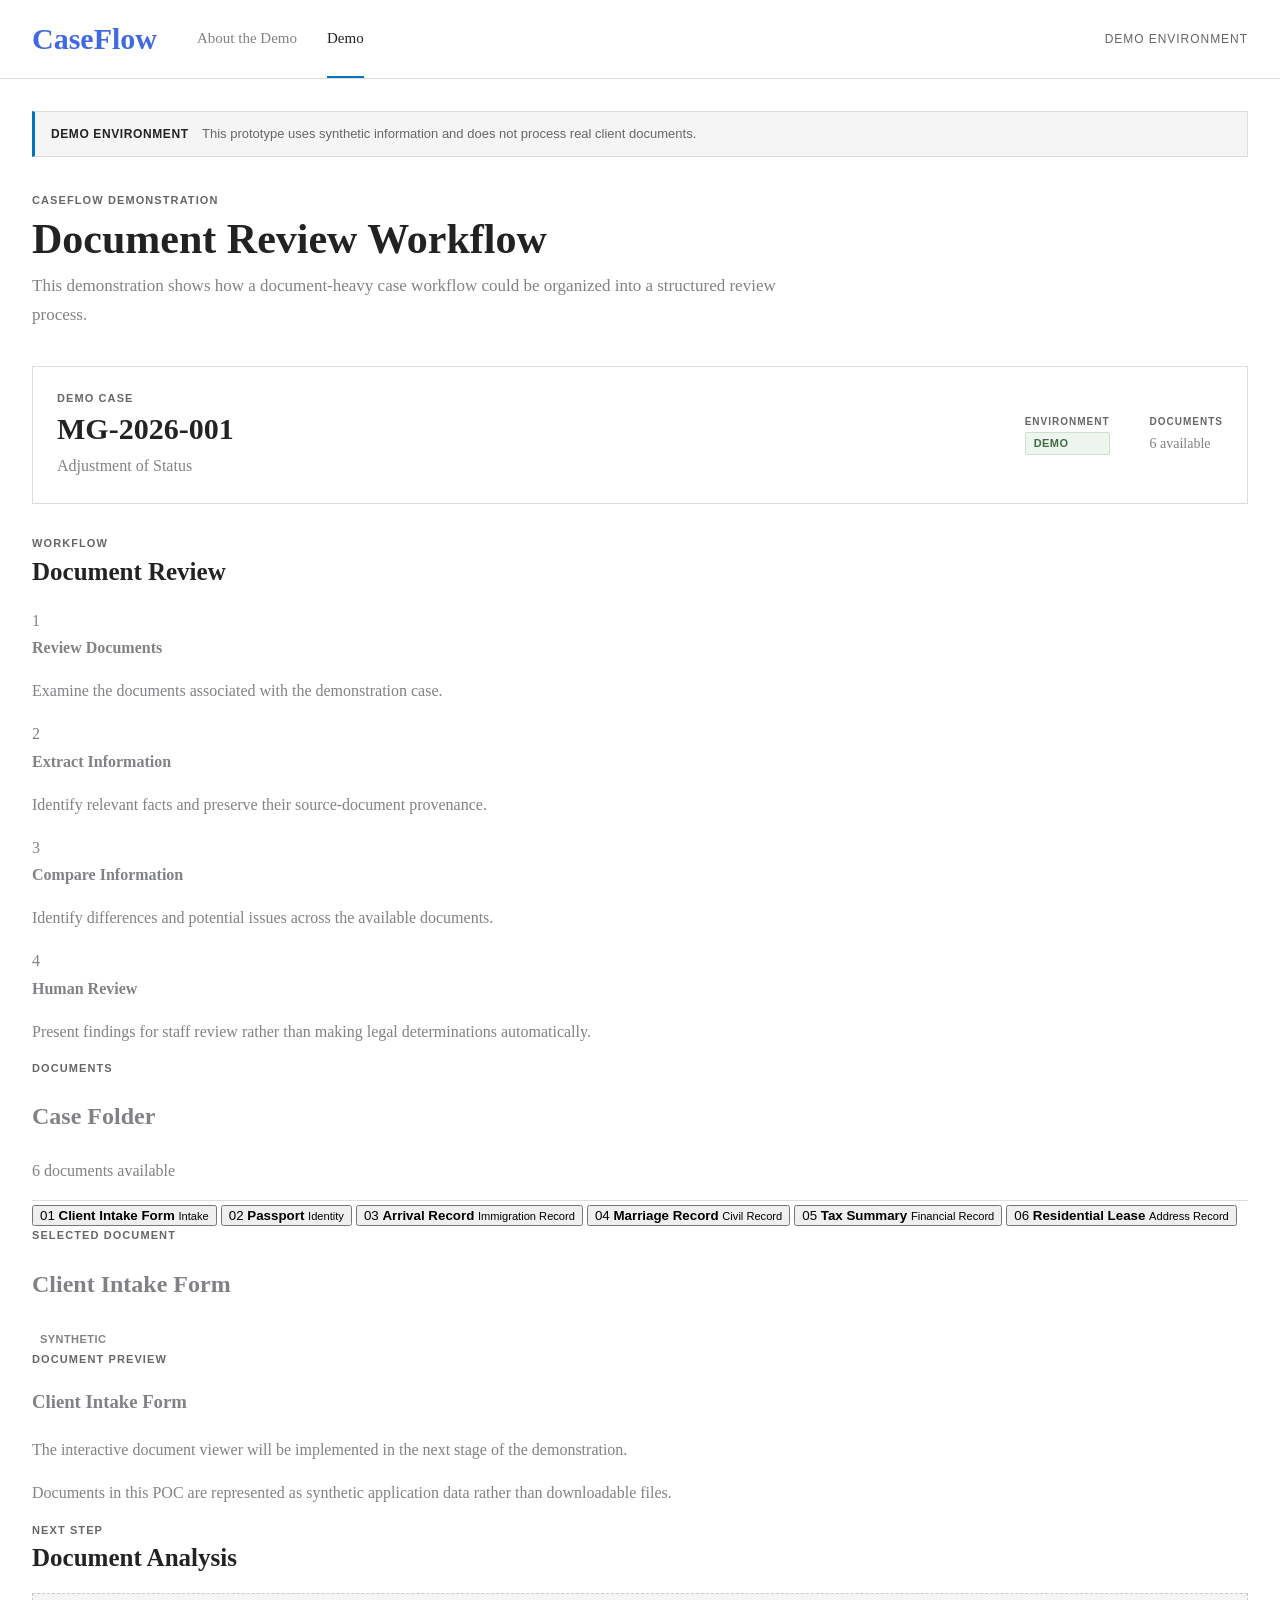
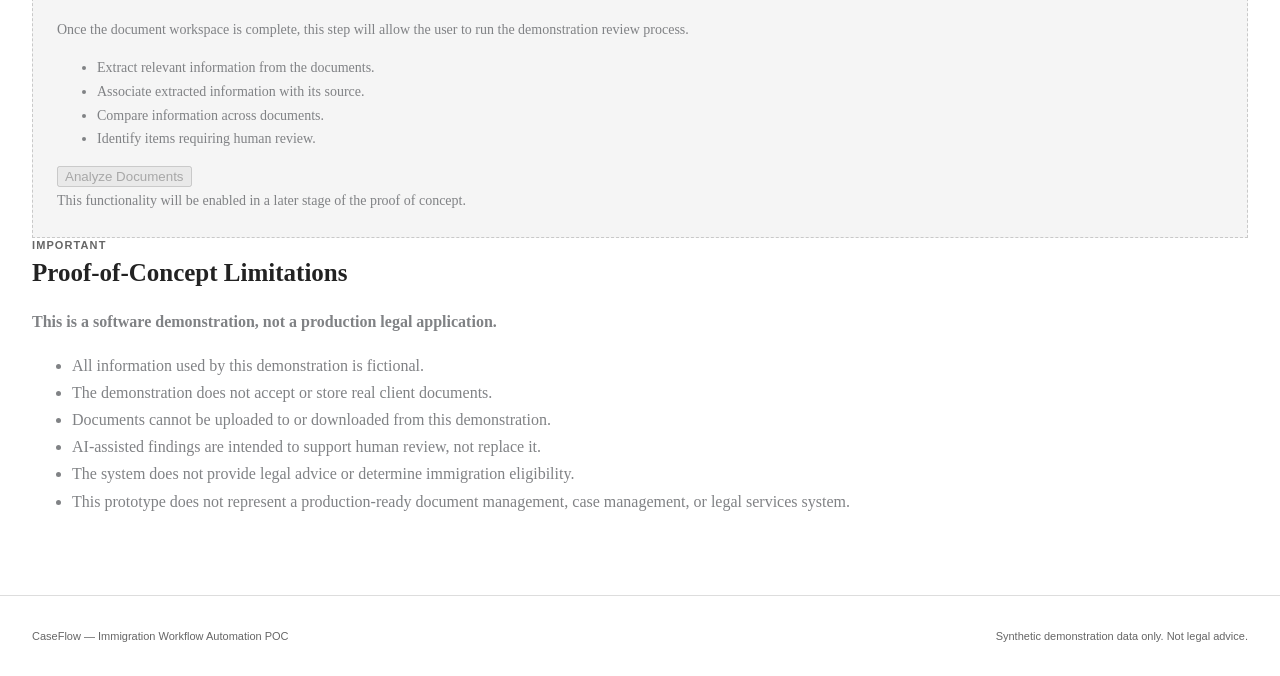
==== static/demo.html @ bc158075 "Demonstration Workflow" ====
<!DOCTYPE html>
<html lang="en">
<head>
    <meta charset="UTF-8">
    <meta name="viewport" content="width=device-width, initial-scale=1.0">
    <title>CaseFlow Demo</title>
    <link rel="stylesheet" href="/static/style.css">
</head>
<body>

    <header class="site-header">
        <div class="header-inner">

            <div class="site-title">
                <a href="/">CaseFlow</a>
            </div>

            <nav class="main-navigation" aria-label="Main navigation">
                <a href="/">About the Demo</a>
                <a href="/static/demo.html" class="active">Demo</a>
            </nav>

            <div class="environment-label">
                Demo Environment
            </div>

        </div>
    </header>


    <main class="page-container">

        <div class="demo-notice">
            <strong>DEMO ENVIRONMENT</strong>
            <span>
                This prototype uses synthetic information and does not
                process real client documents.
            </span>
        </div>


        <section class="page-introduction">

            <p class="section-label">CASEFLOW DEMONSTRATION</p>

            <h1>Document Review Workflow</h1>

            <p class="introduction-text">
                This demonstration shows how a document-heavy case workflow
                could be organized into a structured review process.
            </p>

        </section>


        <section class="case-header">

            <div>
                <p class="section-label">DEMO CASE</p>

                <h2>MG-2026-001</h2>

                <p class="matter-type">
                    Adjustment of Status
                </p>
            </div>

            <div class="case-meta">

                <div class="meta-item">
                    <span class="meta-label">Environment</span>
                    <span class="status status-active">Demo</span>
                </div>

                <div class="meta-item">
                    <span class="meta-label">Documents</span>
                    <span>6 available</span>
                </div>

            </div>

        </section>


        <section class="workflow-section">

            <div class="section-heading">

                <div>
                    <p class="section-label">WORKFLOW</p>
                    <h2>Document Review</h2>
                </div>

            </div>


            <div class="workflow-steps">

                <div class="workflow-step active">

                    <span class="workflow-number">1</span>

                    <div>
                        <strong>Review Documents</strong>

                        <p>
                            Examine the documents associated with the
                            demonstration case.
                        </p>
                    </div>

                </div>


                <div class="workflow-step">

                    <span class="workflow-number">2</span>

                    <div>
                        <strong>Extract Information</strong>

                        <p>
                            Identify relevant facts and preserve their
                            source-document provenance.
                        </p>
                    </div>

                </div>


                <div class="workflow-step">

                    <span class="workflow-number">3</span>

                    <div>
                        <strong>Compare Information</strong>

                        <p>
                            Identify differences and potential issues across
                            the available documents.
                        </p>
                    </div>

                </div>


                <div class="workflow-step">

                    <span class="workflow-number">4</span>

                    <div>
                        <strong>Human Review</strong>

                        <p>
                            Present findings for staff review rather than
                            making legal determinations automatically.
                        </p>
                    </div>

                </div>

            </div>

        </section>


        <section class="document-workspace">


            <div class="document-list-panel">

                <div class="panel-header">

                    <p class="section-label">DOCUMENTS</p>

                    <h2>Case Folder</h2>

                    <p>
                        6 documents available
                    </p>

                </div>


                <div class="document-list">

                    <button
                        class="document-item selected"
                        type="button"
                    >
                        <span class="document-number">01</span>

                        <span class="document-information">
                            <strong>Client Intake Form</strong>
                            <small>Intake</small>
                        </span>
                    </button>


                    <button
                        class="document-item"
                        type="button"
                    >
                        <span class="document-number">02</span>

                        <span class="document-information">
                            <strong>Passport</strong>
                            <small>Identity</small>
                        </span>
                    </button>


                    <button
                        class="document-item"
                        type="button"
                    >
                        <span class="document-number">03</span>

                        <span class="document-information">
                            <strong>Arrival Record</strong>
                            <small>Immigration Record</small>
                        </span>
                    </button>


                    <button
                        class="document-item"
                        type="button"
                    >
                        <span class="document-number">04</span>

                        <span class="document-information">
                            <strong>Marriage Record</strong>
                            <small>Civil Record</small>
                        </span>
                    </button>


                    <button
                        class="document-item"
                        type="button"
                    >
                        <span class="document-number">05</span>

                        <span class="document-information">
                            <strong>Tax Summary</strong>
                            <small>Financial Record</small>
                        </span>
                    </button>


                    <button
                        class="document-item"
                        type="button"
                    >
                        <span class="document-number">06</span>

                        <span class="document-information">
                            <strong>Residential Lease</strong>
                            <small>Address Record</small>
                        </span>
                    </button>

                </div>

            </div>


            <div class="document-viewer-panel">

                <div class="panel-header document-viewer-header">

                    <div>
                        <p class="section-label">SELECTED DOCUMENT</p>

                        <h2>Client Intake Form</h2>
                    </div>

                    <span class="status">
                        Synthetic
                    </span>

                </div>


                <div class="document-viewer-placeholder">

                    <div class="document-placeholder-content">

                        <p class="section-label">
                            DOCUMENT PREVIEW
                        </p>

                        <h3>
                            Client Intake Form
                        </h3>

                        <p>
                            The interactive document viewer will be implemented
                            in the next stage of the demonstration.
                        </p>

                        <p>
                            Documents in this POC are represented as synthetic
                            application data rather than downloadable files.
                        </p>

                    </div>

                </div>

            </div>


        </section>


        <section class="analysis-section">

            <div class="section-heading">

                <div>
                    <p class="section-label">NEXT STEP</p>

                    <h2>Document Analysis</h2>
                </div>

            </div>


            <div class="analysis-placeholder">

                <p>
                    Once the document workspace is complete, this step will
                    allow the user to run the demonstration review process.
                </p>

                <ul>
                    <li>
                        Extract relevant information from the documents.
                    </li>

                    <li>
                        Associate extracted information with its source.
                    </li>

                    <li>
                        Compare information across documents.
                    </li>

                    <li>
                        Identify items requiring human review.
                    </li>
                </ul>

                <button
                    class="button-primary"
                    type="button"
                    disabled
                >
                    Analyze Documents
                </button>

                <p class="button-note">
                    This functionality will be enabled in a later stage of
                    the proof of concept.
                </p>

            </div>

        </section>


        <section class="demo-limitations">

            <div class="section-heading">

                <div>
                    <p class="section-label">IMPORTANT</p>

                    <h2>Proof-of-Concept Limitations</h2>
                </div>

            </div>


            <div class="callout">

                <p>
                    <strong>
                        This is a software demonstration, not a production
                        legal application.
                    </strong>
                </p>

                <ul>

                    <li>
                        All information used by this demonstration is
                        fictional.
                    </li>

                    <li>
                        The demonstration does not accept or store real client
                        documents.
                    </li>

                    <li>
                        Documents cannot be uploaded to or downloaded from
                        this demonstration.
                    </li>

                    <li>
                        AI-assisted findings are intended to support human
                        review, not replace it.
                    </li>

                    <li>
                        The system does not provide legal advice or determine
                        immigration eligibility.
                    </li>

                    <li>
                        This prototype does not represent a production-ready
                        document management, case management, or legal
                        services system.
                    </li>

                </ul>

            </div>

        </section>

    </main>


    <footer class="site-footer">
        <div class="footer-inner">

            <p>
                CaseFlow &mdash; Immigration Workflow Automation POC
            </p>

            <p>
                Synthetic demonstration data only. Not legal advice.
            </p>

        </div>
    </footer>

</body>
</html>
---- static/style.css ----
/* --------------------------------------------------
   CaseFlow
   Konare-inspired application styles
   -------------------------------------------------- */

:root {
    --color-text: #808285;
    --color-heading: #222222;
    --color-primary: #0274be;
    --color-link: #4169e1;
    --color-link-hover: #191970;
    --color-background: #ffffff;
    --color-light-background: #f5f5f5;
    --color-border: #dddddd;
    --color-muted: #666666;

    --radius: 2px;

    --content-width: 1400px;
    --page-padding: 32px;
}


/* --------------------------------------------------
   Base
   -------------------------------------------------- */

* {
    box-sizing: border-box;
}

html {
    font-size: 16px;
}

body {
    margin: 0;
    background: var(--color-background);
    color: var(--color-text);
    font-family: Georgia, "Times New Roman", serif;
    line-height: 1.7;
}

a {
    color: var(--color-link);
    text-decoration: none;
}

a:hover {
    color: var(--color-link-hover);
}


/* --------------------------------------------------
   Header
   -------------------------------------------------- */

.site-header {
    background: #ffffff;
    border-bottom: 1px solid var(--color-border);
}

.header-inner {
    max-width: var(--content-width);
    margin: 0 auto;
    min-height: 78px;
    padding: 0 var(--page-padding);

    display: flex;
    align-items: center;
    gap: 40px;
}

.site-title {
    color: var(--color-heading);
    font-size: 30px;
    font-weight: 700;
    line-height: 1;
    white-space: nowrap;
}

.site-title:hover {
    color: var(--color-heading);
}

.main-navigation {
    display: flex;
    align-self: stretch;
    align-items: center;
    gap: 30px;
}

.main-navigation a {
    position: relative;

    display: flex;
    align-items: center;

    height: 100%;

    color: var(--color-text);
    font-size: 15px;
}

.main-navigation a:hover,
.main-navigation a.active {
    color: var(--color-heading);
}

.main-navigation a.active::after {
    content: "";

    position: absolute;
    bottom: 0;
    left: 0;
    right: 0;

    height: 2px;
    background: var(--color-primary);
}

.environment-label {
    margin-left: auto;

    color: var(--color-muted);
    font-family: Arial, Helvetica, sans-serif;
    font-size: 12px;
    text-transform: uppercase;
    letter-spacing: 0.08em;
}


/* --------------------------------------------------
   Main layout
   -------------------------------------------------- */

.page-container {
    max-width: var(--content-width);
    margin: 0 auto;
    padding: 32px var(--page-padding) 64px;
}

.demo-notice {
    margin-bottom: 36px;
    padding: 12px 16px;

    border: 1px solid var(--color-border);
    border-left: 3px solid var(--color-primary);

    background: var(--color-light-background);

    color: var(--color-muted);
    font-family: Arial, Helvetica, sans-serif;
    font-size: 13px;
    line-height: 1.5;
}

.demo-notice strong {
    margin-right: 10px;

    color: var(--color-heading);
    font-size: 12px;
    letter-spacing: 0.05em;
}


/* --------------------------------------------------
   Typography
   -------------------------------------------------- */

.eyebrow,
.section-label,
.meta-label,
.placeholder-label {
    margin: 0;

    color: var(--color-muted);
    font-family: Arial, Helvetica, sans-serif;
    font-size: 11px;
    font-weight: 600;
    line-height: 1.4;
    letter-spacing: 0.1em;
    text-transform: uppercase;
}

.page-introduction {
    margin-bottom: 36px;
}

.page-introduction h1 {
    margin: 6px 0 8px;

    color: var(--color-heading);
    font-size: 42px;
    font-weight: 700;
    line-height: 1.2;
}

.introduction-text {
    max-width: 760px;
    margin: 0;

    font-size: 17px;
}


/* --------------------------------------------------
   Case header
   -------------------------------------------------- */

.case-header {
    margin-bottom: 32px;
    padding: 24px;

    border: 1px solid var(--color-border);

    display: flex;
    justify-content: space-between;
    gap: 40px;
}

.case-header h2 {
    margin: 4px 0 0;

    color: var(--color-heading);
    font-size: 30px;
    line-height: 1.25;
}

.matter-type {
    margin: 4px 0 0;
    font-size: 16px;
}

.case-meta {
    display: flex;
    align-items: center;
    gap: 40px;
}

.meta-item {
    display: flex;
    flex-direction: column;
    gap: 3px;

    font-size: 14px;
}

.meta-label {
    font-size: 10px;
}


/* --------------------------------------------------
   Status
   -------------------------------------------------- */

.status {
    display: inline-block;

    padding: 3px 8px;

    border-radius: var(--radius);

    font-family: Arial, Helvetica, sans-serif;
    font-size: 11px;
    font-weight: 600;
    line-height: 1.4;
    text-transform: uppercase;
    letter-spacing: 0.04em;
}

.status-active,
.status-received {
    color: #3f6b46;
    background: #eef5ef;
    border: 1px solid #cddfce;
}

.status-missing {
    color: #8a4b35;
    background: #faf1ed;
    border: 1px solid #e5cfc4;
}


/* --------------------------------------------------
   Content grid
   -------------------------------------------------- */

.content-grid {
    display: grid;
    grid-template-columns: minmax(0, 1.35fr) minmax(320px, 0.65fr);
    gap: 24px;
}

.content-section {
    min-width: 0;
    padding: 24px;

    border: 1px solid var(--color-border);
}

.section-heading {
    display: flex;
    justify-content: space-between;
    align-items: flex-start;
    gap: 20px;

    margin-bottom: 20px;
}

.section-heading h2 {
    margin: 4px 0 0;

    color: var(--color-heading);
    font-size: 25px;
    line-height: 1.25;
}

.section-count {
    padding-top: 2px;

    color: var(--color-muted);
    font-family: Arial, Helvetica, sans-serif;
    font-size: 12px;
}


/* --------------------------------------------------
   Documents
   -------------------------------------------------- */

.documents-section {
    grid-column: 1;
}

.document-list {
    border-top: 1px solid var(--color-border);
}

.document-row {
    min-height: 68px;
    padding: 13px 0;

    border-bottom: 1px solid var(--color-border);

    display: flex;
    align-items: center;
    justify-content: space-between;
    gap: 20px;
}

.document-row > div {
    display: flex;
    flex-direction: column;
}

.document-row strong {
    color: var(--color-heading);
    font-size: 15px;
    font-weight: 600;
}

.document-row span:not(.status) {
    color: var(--color-muted);
    font-size: 13px;
}


/* --------------------------------------------------
   AI analysis
   -------------------------------------------------- */

.analysis-section {
    grid-column: 2;
}

.analysis-placeholder {
    padding: 24px;

    border: 1px dashed #c9c9c9;
    background: var(--color-light-background);

    font-size: 14px;
}

.analysis-placeholder p {
    margin: 0 0 12px;
}

.analysis-placeholder p:last-child {
    margin-bottom: 0;
}

.placeholder-label {
    color: var(--color-primary);
}

.review-note {
    color: var(--color-muted);
    font-family: Arial, Helvetica, sans-serif;
    font-size: 12px;
}


/* --------------------------------------------------
   Tasks
   -------------------------------------------------- */

.tasks-section {
    grid-column: 1;
}

.task-list {
    border-top: 1px solid var(--color-border);
}

.task-row {
    min-height: 70px;
    padding: 13px 0;

    border-bottom: 1px solid var(--color-border);

    display: flex;
    align-items: center;
    gap: 14px;
}

.task-indicator {
    width: 10px;
    height: 10px;

    border: 1px solid var(--color-primary);
    border-radius: 50%;

    flex-shrink: 0;
}

.task-content {
    display: flex;
    flex-direction: column;
    flex: 1;
}

.task-content strong {
    color: var(--color-heading);
    font-size: 15px;
    font-weight: 600;
}

.task-content span {
    color: var(--color-muted);
    font-size: 13px;
}

.task-status {
    color: var(--color-muted);
    font-family: Arial, Helvetica, sans-serif;
    font-size: 12px;
}


/* --------------------------------------------------
   Activity
   -------------------------------------------------- */

.activity-section {
    grid-column: 2;
}

.activity-list {
    border-top: 1px solid var(--color-border);
}

.activity-row {
    padding: 13px 0;

    border-bottom: 1px solid var(--color-border);
}

.activity-row time {
    display: block;

    color: var(--color-muted);
    font-family: Arial, Helvetica, sans-serif;
    font-size: 11px;
    text-transform: uppercase;
    letter-spacing: 0.04em;
}

.activity-row p {
    margin: 3px 0 0;

    color: var(--color-heading);
    font-size: 14px;
}


/* --------------------------------------------------
   Footer
   -------------------------------------------------- */

.site-footer {
    border-top: 1px solid var(--color-border);
}

.footer-inner {
    max-width: var(--content-width);
    margin: 0 auto;
    padding: 20px var(--page-padding);

    display: flex;
    justify-content: space-between;
    gap: 20px;

    color: var(--color-muted);
    font-family: Arial, Helvetica, sans-serif;
    font-size: 11px;
}


/* --------------------------------------------------
   Responsive
   -------------------------------------------------- */

@media (max-width: 900px) {

    .header-inner {
        gap: 24px;
    }

    .case-header {
        flex-direction: column;
    }

    .case-meta {
        flex-wrap: wrap;
        gap: 24px;
    }

    .content-grid {
        grid-template-columns: 1fr;
    }

    .documents-section,
    .analysis-section,
    .tasks-section,
    .activity-section {
        grid-column: 1;
    }
}


@media (max-width: 700px) {

    :root {
        --page-padding: 20px;
    }

    .header-inner {
        min-height: auto;
        padding-top: 18px;
        padding-bottom: 18px;

        flex-wrap: wrap;
    }

    .main-navigation {
        order: 3;
        width: 100%;
        height: 42px;

        gap: 24px;
    }

    .environment-label {
        margin-left: auto;
    }

    .page-introduction h1 {
        font-size: 34px;
    }

    .case-header,
    .content-section {
        padding: 18px;
    }

    .footer-inner {
        flex-direction: column;
    }
}
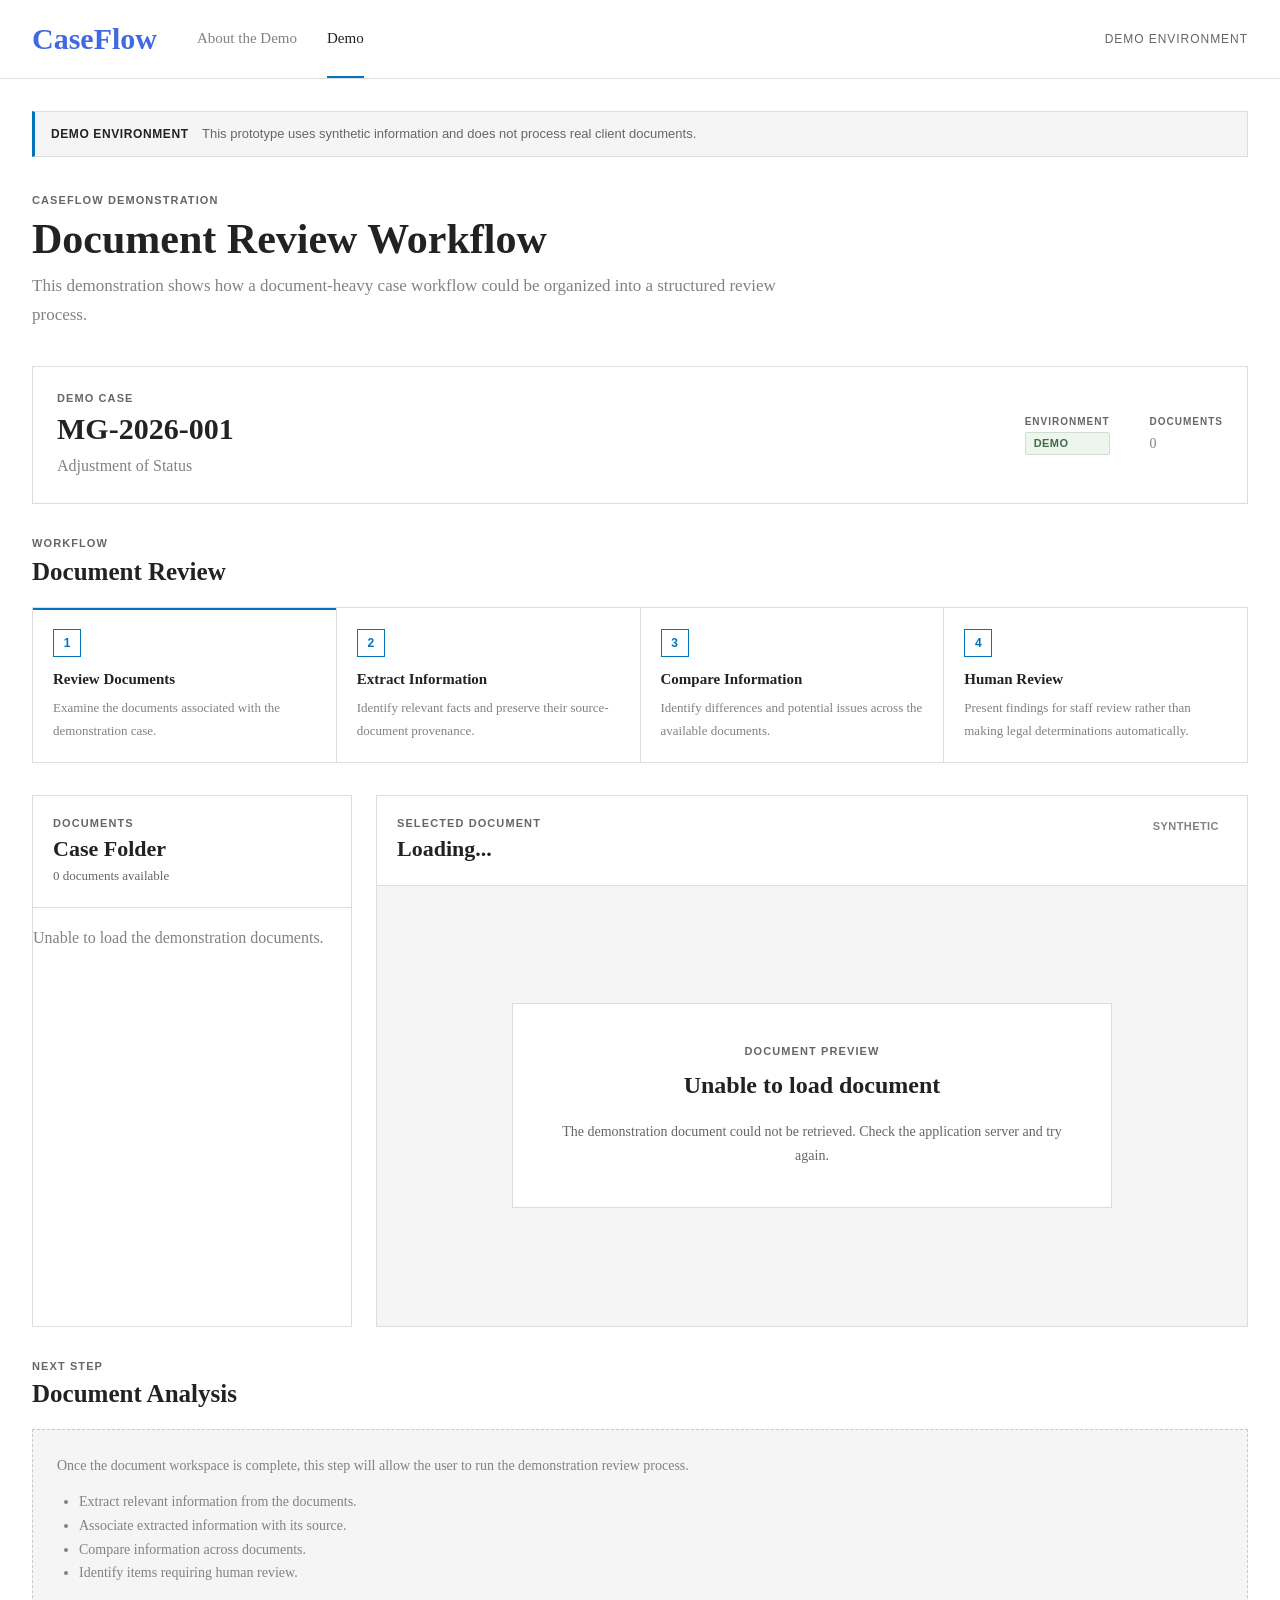
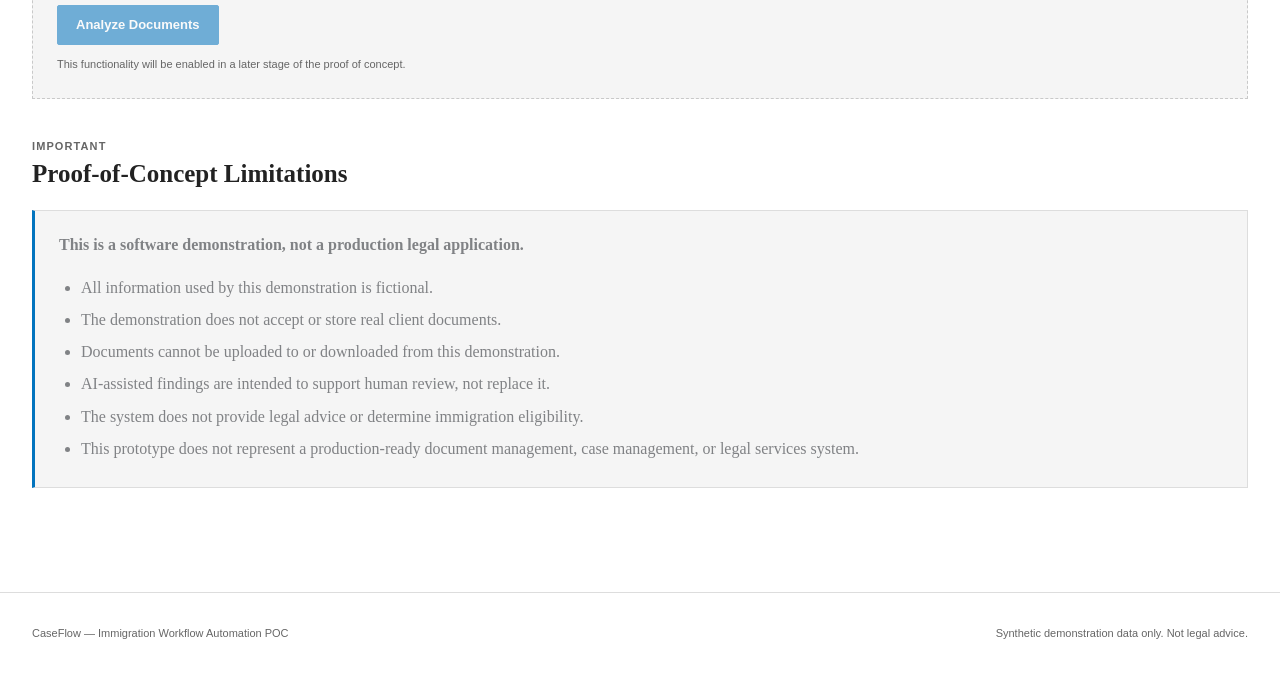
==== commit fe265969: "Document Viewer Initial" ====
--- a/static/demo.html
+++ b/static/demo.html
@@ -3,8 +3,11 @@
 <head>
     <meta charset="UTF-8">
     <meta name="viewport" content="width=device-width, initial-scale=1.0">
+
     <title>CaseFlow Demo</title>
+
     <link rel="stylesheet" href="/static/style.css">
+    <script src="/static/app.js" defer></script>
 </head>
 <body>
 
@@ -28,7 +31,10 @@
     </header>
 
 
-    <main class="page-container">
+    <main
+        class="page-container"
+        data-case-id="MG-2026-001"
+    >
 
         <div class="demo-notice">
             <strong>DEMO ENVIRONMENT</strong>
@@ -74,7 +80,7 @@
 
                 <div class="meta-item">
                     <span class="meta-label">Documents</span>
-                    <span>6 available</span>
+                    <span id="case-document-count">Loading...</span>
                 </div>
 
             </div>
@@ -176,91 +182,21 @@
                     <h2>Case Folder</h2>
 
                     <p>
-                        6 documents available
+                        <span id="document-list-count">Loading...</span>
+                        documents available
                     </p>
 
                 </div>
 
 
-                <div class="document-list">
-
-                    <button
-                        class="document-item selected"
-                        type="button"
-                    >
-                        <span class="document-number">01</span>
-
-                        <span class="document-information">
-                            <strong>Client Intake Form</strong>
-                            <small>Intake</small>
-                        </span>
-                    </button>
-
-
-                    <button
-                        class="document-item"
-                        type="button"
-                    >
-                        <span class="document-number">02</span>
-
-                        <span class="document-information">
-                            <strong>Passport</strong>
-                            <small>Identity</small>
-                        </span>
-                    </button>
-
-
-                    <button
-                        class="document-item"
-                        type="button"
-                    >
-                        <span class="document-number">03</span>
-
-                        <span class="document-information">
-                            <strong>Arrival Record</strong>
-                            <small>Immigration Record</small>
-                        </span>
-                    </button>
-
-
-                    <button
-                        class="document-item"
-                        type="button"
-                    >
-                        <span class="document-number">04</span>
-
-                        <span class="document-information">
-                            <strong>Marriage Record</strong>
-                            <small>Civil Record</small>
-                        </span>
-                    </button>
-
-
-                    <button
-                        class="document-item"
-                        type="button"
-                    >
-                        <span class="document-number">05</span>
-
-                        <span class="document-information">
-                            <strong>Tax Summary</strong>
-                            <small>Financial Record</small>
-                        </span>
-                    </button>
-
-
-                    <button
-                        class="document-item"
-                        type="button"
-                    >
-                        <span class="document-number">06</span>
-
-                        <span class="document-information">
-                            <strong>Residential Lease</strong>
-                            <small>Address Record</small>
-                        </span>
-                    </button>
-
+                <div
+                    class="document-list"
+                    id="document-list"
+                    aria-live="polite"
+                >
+                    <p>
+                        Loading demonstration documents...
+                    </p>
                 </div>
 
             </div>
@@ -273,7 +209,9 @@
                     <div>
                         <p class="section-label">SELECTED DOCUMENT</p>
 
-                        <h2>Client Intake Form</h2>
+                        <h2 id="selected-document-title">
+                            Loading...
+                        </h2>
                     </div>
 
                     <span class="status">
@@ -285,24 +223,22 @@
 
                 <div class="document-viewer-placeholder">
 
-                    <div class="document-placeholder-content">
+                    <div
+                        class="document-placeholder-content"
+                        id="document-viewer"
+                    >
 
                         <p class="section-label">
                             DOCUMENT PREVIEW
                         </p>
 
                         <h3>
-                            Client Intake Form
+                            Loading document...
                         </h3>
 
                         <p>
-                            The interactive document viewer will be implemented
-                            in the next stage of the demonstration.
-                        </p>
-
-                        <p>
-                            Documents in this POC are represented as synthetic
-                            application data rather than downloadable files.
+                            The selected demonstration document will appear
+                            here.
                         </p>
 
                     </div>
--- a/static/style.css
+++ b/static/style.css
@@ -590,4 +590,453 @@
     .footer-inner {
         flex-direction: column;
     }
+}
+
+/* --------------------------------------------------
+   CaseFlow
+   Demo page additions
+   -------------------------------------------------- */
+
+
+/* --------------------------------------------------
+   General buttons
+   -------------------------------------------------- */
+
+.button-primary {
+    display: inline-block;
+
+    padding: 10px 18px;
+
+    border: 1px solid var(--color-primary);
+    border-radius: var(--radius);
+
+    background: var(--color-primary);
+    color: #ffffff;
+
+    font-family: Arial, Helvetica, sans-serif;
+    font-size: 13px;
+    font-weight: 600;
+    line-height: 1.4;
+    text-decoration: none;
+
+    cursor: pointer;
+}
+
+.button-primary:hover {
+    background: #025f9d;
+    border-color: #025f9d;
+    color: #ffffff;
+}
+
+.button-primary:disabled {
+    opacity: 0.55;
+    cursor: not-allowed;
+}
+
+
+/* --------------------------------------------------
+   Information sections
+   -------------------------------------------------- */
+
+.information-section {
+    margin-bottom: 40px;
+}
+
+.information-section > p {
+    max-width: 900px;
+}
+
+.information-section h3 {
+    margin: 0 0 6px;
+
+    color: var(--color-heading);
+    font-size: 18px;
+    line-height: 1.3;
+}
+
+
+/* --------------------------------------------------
+   Workflow overview
+   -------------------------------------------------- */
+
+.workflow-overview {
+    display: grid;
+    grid-template-columns: repeat(4, 1fr);
+    gap: 1px;
+
+    border: 1px solid var(--color-border);
+    background: var(--color-border);
+}
+
+.workflow-overview-item {
+    min-height: 170px;
+    padding: 22px;
+
+    background: var(--color-background);
+}
+
+.workflow-overview-item .workflow-number {
+    margin-bottom: 14px;
+}
+
+.workflow-number {
+    width: 28px;
+    height: 28px;
+
+    border: 1px solid var(--color-primary);
+
+    display: inline-flex;
+    align-items: center;
+    justify-content: center;
+
+    color: var(--color-primary);
+    font-family: Arial, Helvetica, sans-serif;
+    font-size: 12px;
+    font-weight: 600;
+}
+
+.workflow-overview-item p {
+    margin: 0;
+
+    font-size: 14px;
+}
+
+
+/* --------------------------------------------------
+   Feature grid
+   -------------------------------------------------- */
+
+.feature-grid {
+    display: grid;
+    grid-template-columns: repeat(2, 1fr);
+    gap: 24px;
+}
+
+.feature-item {
+    padding: 22px;
+
+    border: 1px solid var(--color-border);
+}
+
+.feature-item p {
+    margin: 0;
+
+    font-size: 14px;
+}
+
+
+/* --------------------------------------------------
+   Callouts
+   -------------------------------------------------- */
+
+.callout {
+    padding: 20px 24px;
+
+    border: 1px solid var(--color-border);
+    border-left: 3px solid var(--color-primary);
+
+    background: var(--color-light-background);
+}
+
+.callout p:first-child {
+    margin-top: 0;
+}
+
+.callout p:last-child {
+    margin-bottom: 0;
+}
+
+.callout ul {
+    margin: 12px 0 0;
+    padding-left: 22px;
+}
+
+.callout li {
+    margin-bottom: 5px;
+}
+
+
+/* --------------------------------------------------
+   Demo start
+   -------------------------------------------------- */
+
+.demo-start {
+    margin: 48px 0 20px;
+    padding: 32px;
+
+    border-top: 1px solid var(--color-border);
+    border-bottom: 1px solid var(--color-border);
+
+    text-align: center;
+}
+
+.demo-start h2 {
+    margin: 0 0 8px;
+
+    color: var(--color-heading);
+    font-size: 28px;
+}
+
+.demo-start p {
+    margin: 0 0 20px;
+}
+
+
+/* --------------------------------------------------
+   Demo workflow
+   -------------------------------------------------- */
+
+.workflow-section {
+    margin-bottom: 32px;
+}
+
+.workflow-steps {
+    display: grid;
+    grid-template-columns: repeat(4, 1fr);
+    gap: 1px;
+
+    border: 1px solid var(--color-border);
+    background: var(--color-border);
+}
+
+.workflow-step {
+    min-height: 150px;
+    padding: 20px;
+
+    background: var(--color-background);
+}
+
+.workflow-step.active {
+    border-top: 2px solid var(--color-primary);
+    padding-top: 18px;
+}
+
+.workflow-step strong {
+    display: block;
+    margin: 10px 0 5px;
+
+    color: var(--color-heading);
+    font-size: 15px;
+}
+
+.workflow-step p {
+    margin: 0;
+
+    font-size: 13px;
+}
+
+
+/* --------------------------------------------------
+   Document workspace
+   -------------------------------------------------- */
+
+.document-workspace {
+    display: grid;
+    grid-template-columns: 320px minmax(0, 1fr);
+    gap: 24px;
+
+    margin-bottom: 32px;
+}
+
+.document-list-panel,
+.document-viewer-panel {
+    min-width: 0;
+
+    border: 1px solid var(--color-border);
+}
+
+.panel-header {
+    padding: 20px;
+
+    border-bottom: 1px solid var(--color-border);
+}
+
+.panel-header h2 {
+    margin: 4px 0 2px;
+
+    color: var(--color-heading);
+    font-size: 22px;
+    line-height: 1.25;
+}
+
+.panel-header p:last-child {
+    margin: 0;
+
+    color: var(--color-muted);
+    font-size: 13px;
+}
+
+.document-list {
+    border-top: 0;
+}
+
+.document-item {
+    width: 100%;
+    min-height: 68px;
+    padding: 12px 16px;
+
+    border: 0;
+    border-bottom: 1px solid var(--color-border);
+
+    background: var(--color-background);
+
+    display: flex;
+    align-items: center;
+    gap: 14px;
+
+    color: inherit;
+    font-family: Georgia, "Times New Roman", serif;
+    text-align: left;
+
+    cursor: pointer;
+}
+
+.document-item:last-child {
+    border-bottom: 0;
+}
+
+.document-item:hover {
+    background: var(--color-light-background);
+}
+
+.document-item.selected {
+    border-left: 3px solid var(--color-primary);
+    padding-left: 13px;
+
+    background: var(--color-light-background);
+}
+
+.document-number {
+    color: var(--color-muted);
+    font-family: Arial, Helvetica, sans-serif;
+    font-size: 11px;
+}
+
+.document-information {
+    display: flex;
+    flex-direction: column;
+}
+
+.document-information strong {
+    color: var(--color-heading);
+    font-size: 14px;
+    font-weight: 600;
+}
+
+.document-information small {
+    color: var(--color-muted);
+    font-size: 12px;
+}
+
+.document-viewer-header {
+    display: flex;
+    align-items: flex-start;
+    justify-content: space-between;
+    gap: 20px;
+}
+
+.document-viewer-placeholder {
+    min-height: 440px;
+    padding: 40px;
+
+    background: var(--color-light-background);
+
+    display: flex;
+    align-items: center;
+    justify-content: center;
+}
+
+.document-placeholder-content {
+    max-width: 600px;
+    padding: 40px;
+
+    border: 1px solid var(--color-border);
+
+    background: var(--color-background);
+
+    text-align: center;
+}
+
+.document-placeholder-content h3 {
+    margin: 6px 0 12px;
+
+    color: var(--color-heading);
+    font-size: 24px;
+}
+
+.document-placeholder-content p:last-child {
+    margin-bottom: 0;
+
+    color: var(--color-muted);
+    font-size: 14px;
+}
+
+
+/* --------------------------------------------------
+   Analysis / limitations
+   -------------------------------------------------- */
+
+.demo-limitations {
+    margin-bottom: 40px;
+}
+
+.analysis-section {
+    margin-bottom: 40px;
+}
+
+.analysis-placeholder ul {
+    margin: 12px 0 20px;
+    padding-left: 22px;
+}
+
+.button-note {
+    margin-top: 10px !important;
+
+    color: var(--color-muted);
+    font-family: Arial, Helvetica, sans-serif;
+    font-size: 11px;
+}
+
+
+/* --------------------------------------------------
+   Responsive additions
+   -------------------------------------------------- */
+
+@media (max-width: 900px) {
+
+    .workflow-overview,
+    .workflow-steps {
+        grid-template-columns: repeat(2, 1fr);
+    }
+
+    .document-workspace {
+        grid-template-columns: 1fr;
+    }
+}
+
+
+@media (max-width: 700px) {
+
+    .workflow-overview,
+    .workflow-steps,
+    .feature-grid {
+        grid-template-columns: 1fr;
+    }
+
+    .workflow-overview-item {
+        min-height: auto;
+    }
+
+    .document-viewer-placeholder {
+        min-height: 320px;
+        padding: 20px;
+    }
+
+    .document-placeholder-content {
+        padding: 24px;
+    }
+
+    .demo-start {
+        padding: 24px 18px;
+    }
 }
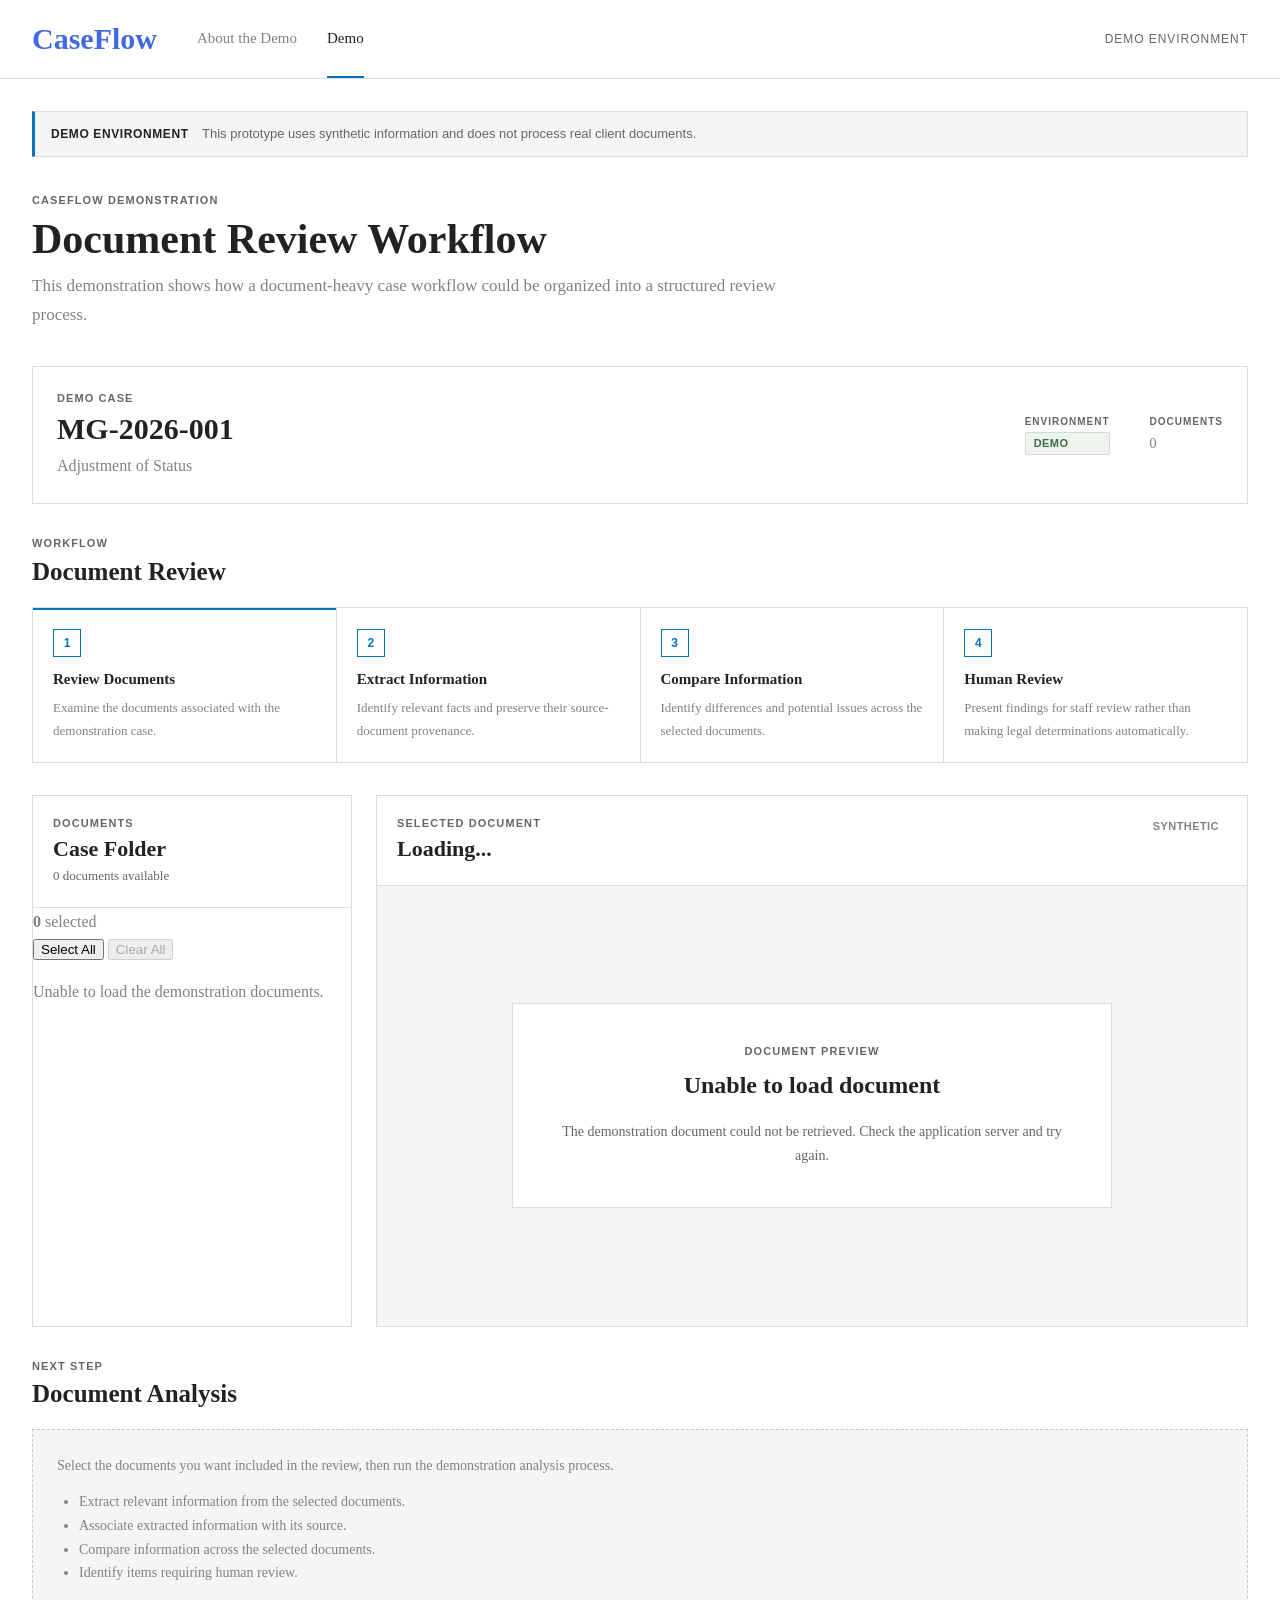
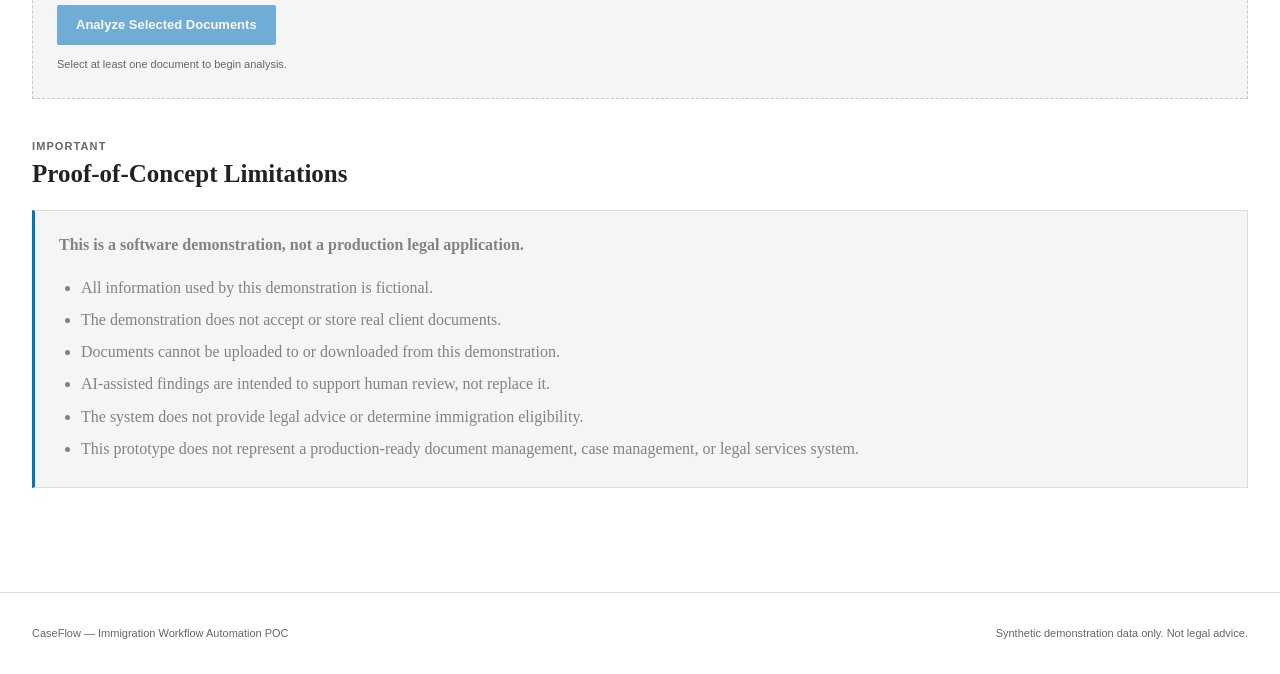
==== commit b06ed561: "Document Select Interface" ====
--- a/static/demo.html
+++ b/static/demo.html
@@ -143,7 +143,7 @@
 
                         <p>
                             Identify differences and potential issues across
-                            the available documents.
+                            the selected documents.
                         </p>
                     </div>
 
@@ -185,6 +185,36 @@
                         <span id="document-list-count">Loading...</span>
                         documents available
                     </p>
+
+                </div>
+
+
+                <div class="document-selection-controls">
+
+                    <span>
+                        <strong id="selected-document-count">0</strong>
+                        selected
+                    </span>
+
+                    <div class="document-selection-actions">
+
+                        <button
+                            class="button-secondary"
+                            type="button"
+                            id="select-all-documents"
+                        >
+                            Select All
+                        </button>
+
+                        <button
+                            class="button-secondary"
+                            type="button"
+                            id="clear-selected-documents"
+                        >
+                            Clear All
+                        </button>
+
+                    </div>
 
                 </div>
 
@@ -267,13 +297,14 @@
             <div class="analysis-placeholder">
 
                 <p>
-                    Once the document workspace is complete, this step will
-                    allow the user to run the demonstration review process.
+                    Select the documents you want included in the review,
+                    then run the demonstration analysis process.
                 </p>
 
                 <ul>
                     <li>
-                        Extract relevant information from the documents.
+                        Extract relevant information from the selected
+                        documents.
                     </li>
 
                     <li>
@@ -281,25 +312,26 @@
                     </li>
 
                     <li>
-                        Compare information across documents.
+                        Compare information across the selected documents.
                     </li>
 
                     <li>
                         Identify items requiring human review.
                     </li>
+
                 </ul>
 
                 <button
                     class="button-primary"
                     type="button"
+                    id="analyze-documents"
                     disabled
                 >
-                    Analyze Documents
+                    Analyze Selected Documents
                 </button>
 
-                <p class="button-note">
-                    This functionality will be enabled in a later stage of
-                    the proof of concept.
+                <p class="button-note" id="analysis-button-note">
+                    Select at least one document to begin analysis.
                 </p>
 
             </div>
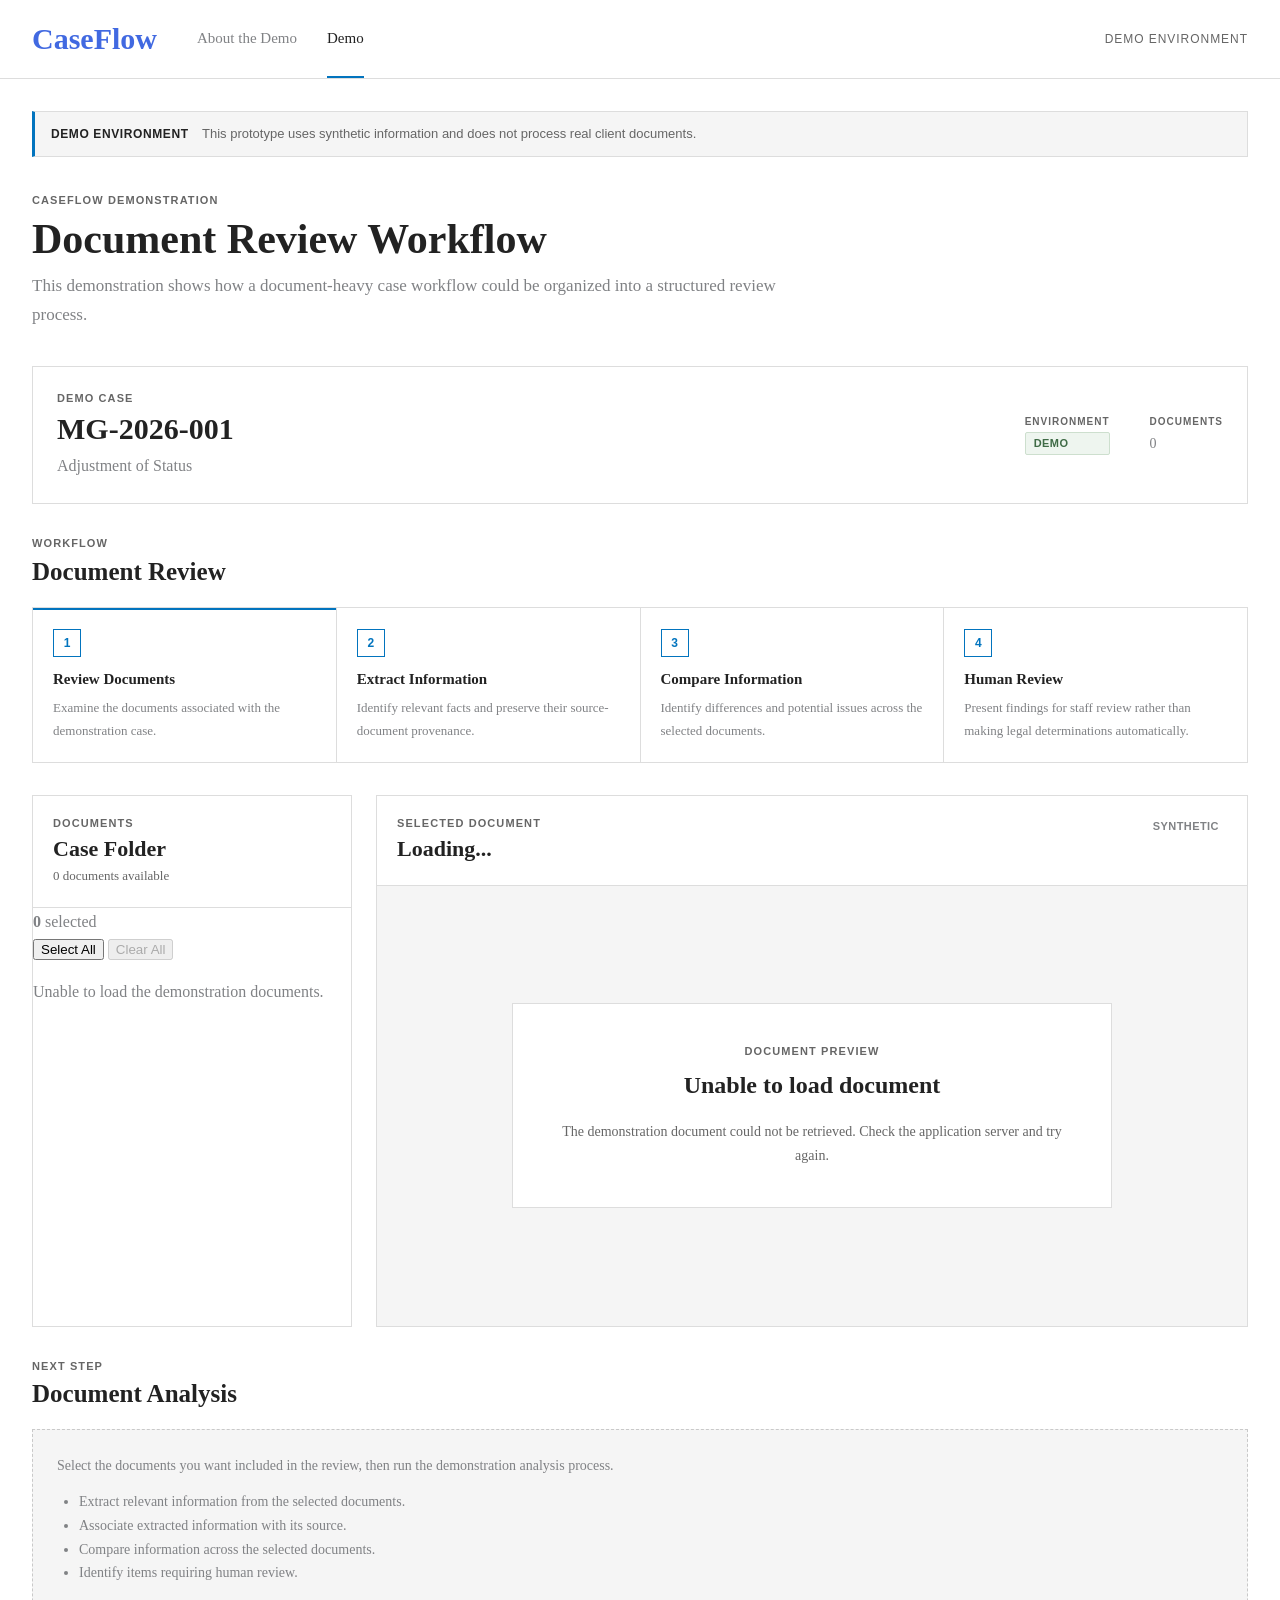
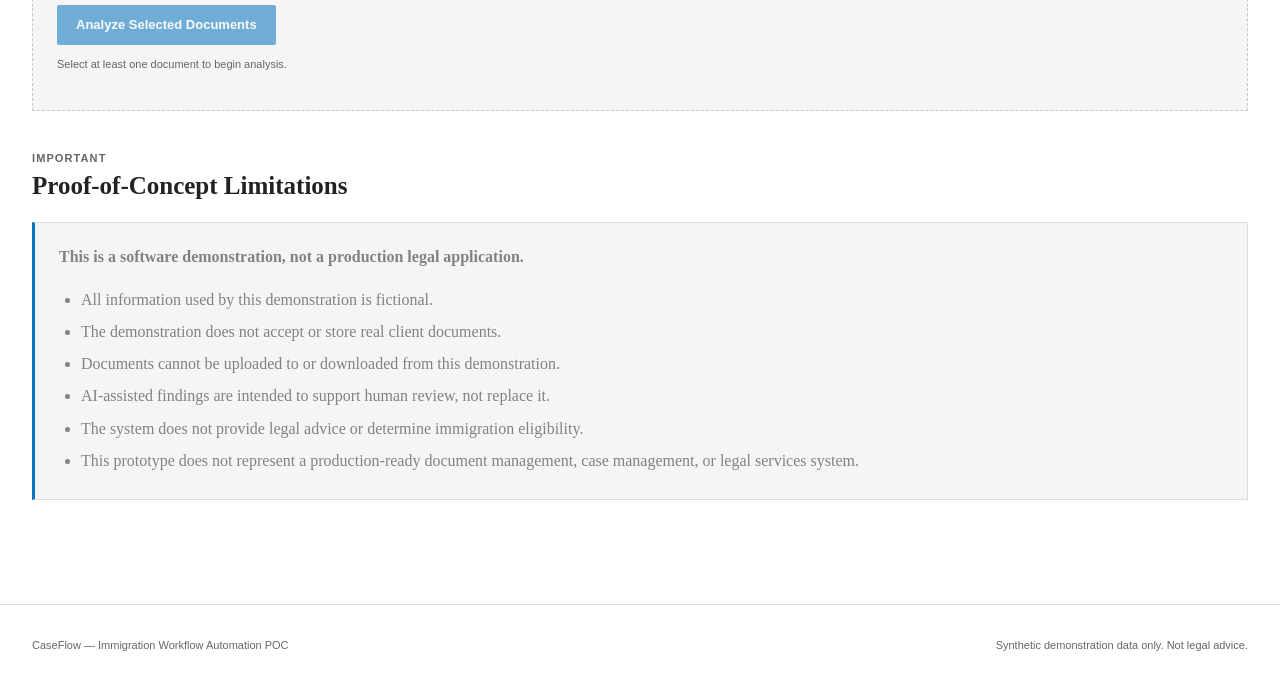
==== commit 2d71dab9: "Analysis Implementation Pt 1" ====
--- a/static/demo.html
+++ b/static/demo.html
@@ -334,6 +334,22 @@
                     Select at least one document to begin analysis.
                 </p>
 
+
+                <div
+                    class="analysis-status"
+                    id="analysis-status"
+                    role="status"
+                    aria-live="polite"
+                    hidden
+                >
+                    <strong>Case analysis completed</strong>
+
+                    <span>
+                        The selected documents have been processed
+                        successfully.
+                    </span>
+                </div>
+
             </div>
 
         </section>
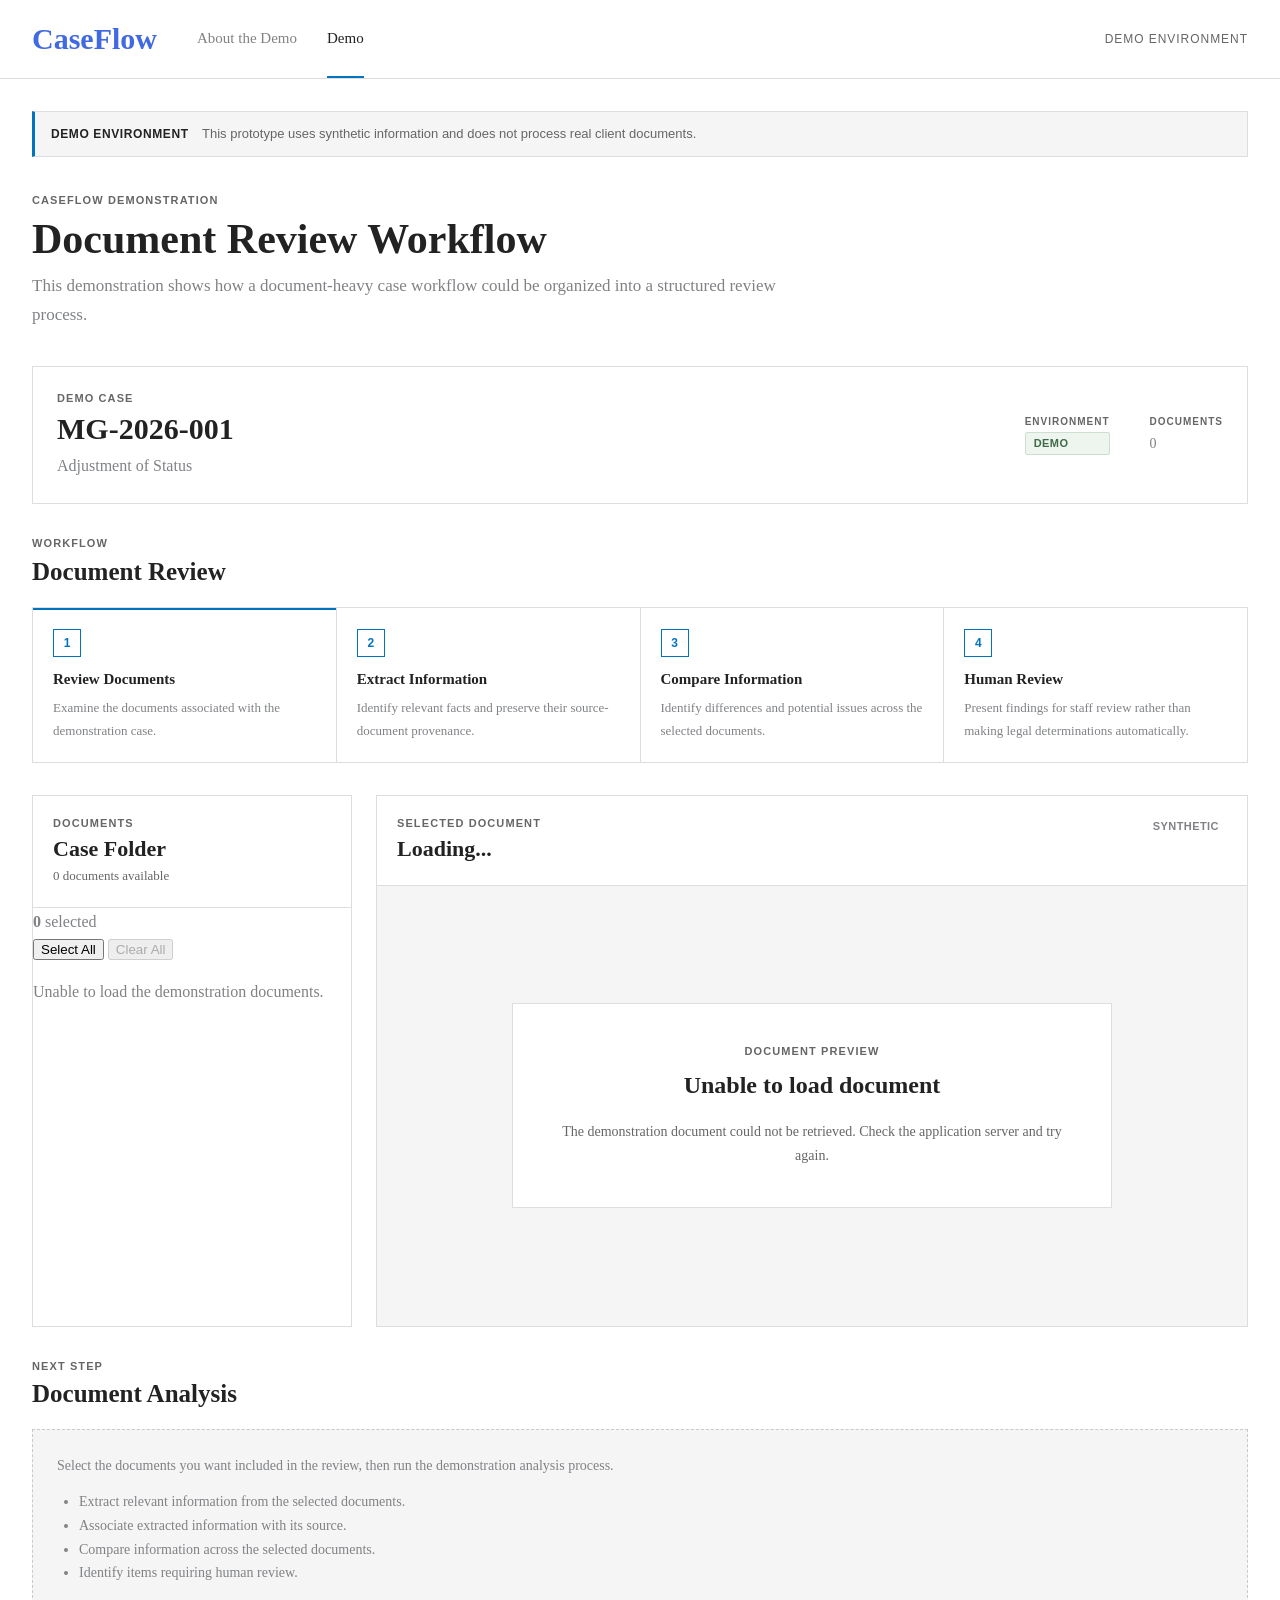
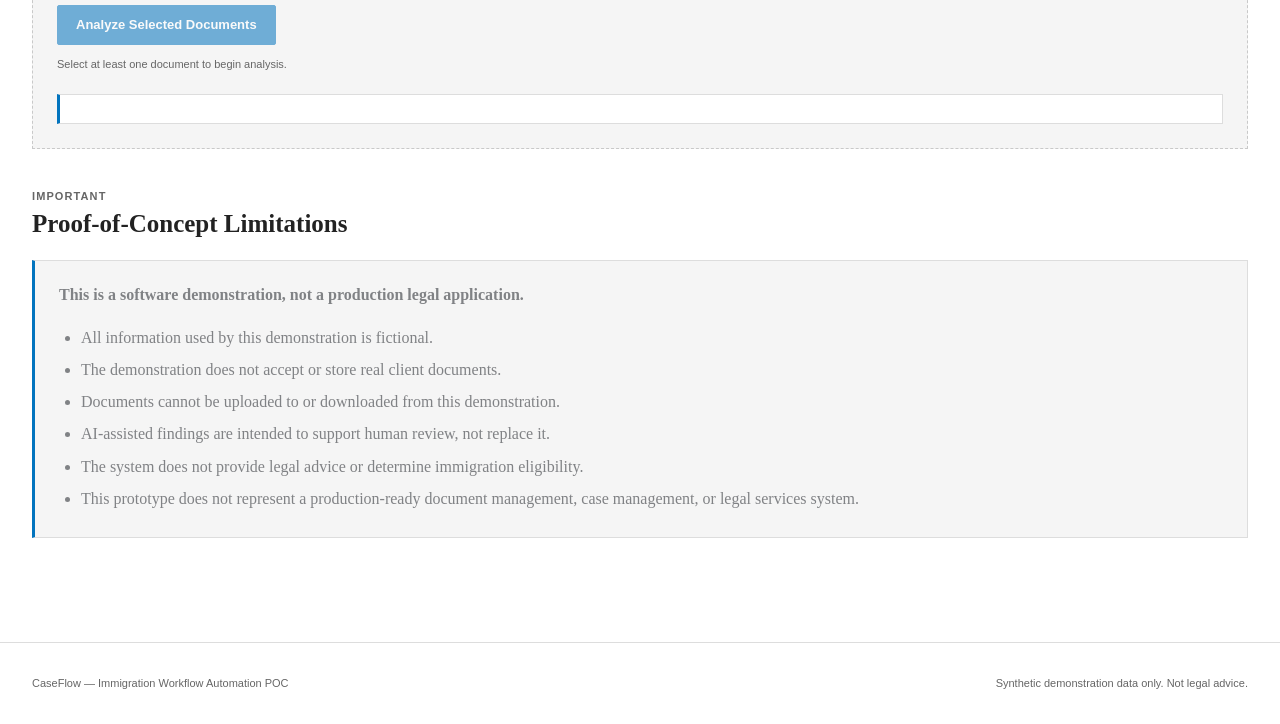
==== commit 74d5bcd6: "Analysis Implementation Pt 2" ====
--- a/static/demo.html
+++ b/static/demo.html
@@ -342,12 +342,114 @@
                     aria-live="polite"
                     hidden
                 >
-                    <strong>Case analysis completed</strong>
-
-                    <span>
-                        The selected documents have been processed
-                        successfully.
-                    </span>
+                </div>
+
+
+                <div
+                    class="analysis-results"
+                    id="analysis-results"
+                    hidden
+                >
+
+                    <div class="analysis-results-header">
+
+                        <div>
+                            <p class="section-label">
+                                CASE REVIEW
+                            </p>
+
+                            <h3>
+                                Analysis Results
+                            </h3>
+                        </div>
+
+                        <span
+                            class="status"
+                            id="analysis-overall-status"
+                        >
+                        </span>
+
+                    </div>
+
+
+                    <div class="analysis-result-section">
+
+                        <p class="section-label">
+                            CASE SUMMARY
+                        </p>
+
+                        <p
+                            class="analysis-summary"
+                            id="analysis-summary"
+                        >
+                        </p>
+
+                    </div>
+
+
+                    <div class="analysis-result-section">
+
+                        <div class="analysis-result-heading">
+
+                            <div>
+                                <p class="section-label">
+                                    EXTRACTED INFORMATION
+                                </p>
+
+                                <h4>
+                                    Key Facts
+                                </h4>
+                            </div>
+
+                            <span
+                                class="section-count"
+                                id="key-facts-count"
+                            >
+                            </span>
+
+                        </div>
+
+
+                        <div
+                            class="key-facts-list"
+                            id="key-facts-list"
+                        >
+                        </div>
+
+                    </div>
+
+
+                    <div class="analysis-result-section">
+
+                        <div class="analysis-result-heading">
+
+                            <div>
+                                <p class="section-label">
+                                    REVIEW FINDINGS
+                                </p>
+
+                                <h4>
+                                    Findings
+                                </h4>
+                            </div>
+
+                            <span
+                                class="section-count"
+                                id="findings-count"
+                            >
+                            </span>
+
+                        </div>
+
+
+                        <div
+                            class="findings-list"
+                            id="findings-list"
+                        >
+                        </div>
+
+                    </div>
+
                 </div>
 
             </div>
--- a/static/style.css
+++ b/static/style.css
@@ -592,6 +592,7 @@
     }
 }
 
+
 /* --------------------------------------------------
    CaseFlow
    Demo page additions
@@ -999,6 +1000,323 @@
 
 
 /* --------------------------------------------------
+   Analysis status
+   -------------------------------------------------- */
+
+.analysis-status {
+    margin-top: 20px;
+    padding: 14px 16px;
+
+    border: 1px solid var(--color-border);
+    border-left: 3px solid var(--color-primary);
+
+    background: var(--color-background);
+
+    display: flex;
+    flex-direction: column;
+    gap: 2px;
+}
+
+.analysis-status strong {
+    color: var(--color-heading);
+    font-family: Arial, Helvetica, sans-serif;
+    font-size: 12px;
+    font-weight: 600;
+    text-transform: uppercase;
+    letter-spacing: 0.04em;
+}
+
+.analysis-status span {
+    color: var(--color-muted);
+    font-size: 13px;
+}
+
+.analysis-status-processing {
+    border-left-color: var(--color-primary);
+}
+
+.analysis-status-complete {
+    border-left-color: #3f6b46;
+}
+
+.analysis-status-error {
+    border-left-color: #8a4b35;
+}
+
+
+/* --------------------------------------------------
+   Analysis results
+   -------------------------------------------------- */
+
+.analysis-results {
+    margin-top: 28px;
+
+    border: 1px solid var(--color-border);
+
+    background: var(--color-background);
+}
+
+.analysis-results-header {
+    padding: 20px;
+
+    border-bottom: 1px solid var(--color-border);
+
+    display: flex;
+    align-items: flex-start;
+    justify-content: space-between;
+    gap: 20px;
+}
+
+.analysis-results-header h3 {
+    margin: 4px 0 0;
+
+    color: var(--color-heading);
+    font-size: 24px;
+    line-height: 1.25;
+}
+
+.status-analysis {
+    max-width: 300px;
+
+    color: var(--color-heading);
+    background: var(--color-light-background);
+    border: 1px solid var(--color-border);
+
+    text-transform: none;
+    letter-spacing: 0;
+    line-height: 1.4;
+}
+
+.analysis-result-section {
+    padding: 24px;
+
+    border-bottom: 1px solid var(--color-border);
+}
+
+.analysis-result-section:last-child {
+    border-bottom: 0;
+}
+
+.analysis-result-heading {
+    margin-bottom: 16px;
+
+    display: flex;
+    align-items: flex-start;
+    justify-content: space-between;
+    gap: 20px;
+}
+
+.analysis-result-heading h4 {
+    margin: 4px 0 0;
+
+    color: var(--color-heading);
+    font-size: 20px;
+    line-height: 1.3;
+}
+
+.analysis-summary {
+    max-width: 1000px;
+    margin: 0 !important;
+
+    color: var(--color-heading);
+    font-size: 15px;
+}
+
+
+/* --------------------------------------------------
+   Key facts
+   -------------------------------------------------- */
+
+.key-facts-list {
+    border-top: 1px solid var(--color-border);
+}
+
+.key-fact-row {
+    padding: 14px 0;
+
+    border-bottom: 1px solid var(--color-border);
+
+    display: grid;
+    grid-template-columns: minmax(180px, 0.45fr) minmax(120px, 0.55fr);
+    gap: 24px;
+}
+
+.key-fact-row:last-child {
+    border-bottom: 0;
+}
+
+.key-fact-information {
+    display: flex;
+    flex-direction: column;
+    gap: 2px;
+}
+
+.key-fact-information strong {
+    color: var(--color-heading);
+    font-family: Arial, Helvetica, sans-serif;
+    font-size: 12px;
+    font-weight: 600;
+    text-transform: uppercase;
+    letter-spacing: 0.04em;
+}
+
+.key-fact-information span {
+    color: var(--color-heading);
+    font-size: 14px;
+}
+
+.source-list {
+    display: flex;
+    flex-wrap: wrap;
+    align-items: flex-start;
+    gap: 6px;
+}
+
+.source-item {
+    display: inline-block;
+
+    padding: 2px 7px;
+
+    border: 1px solid var(--color-border);
+    border-radius: var(--radius);
+
+    background: var(--color-light-background);
+
+    color: var(--color-heading);
+    font-family: Arial, Helvetica, sans-serif;
+    font-size: 10px;
+    font-weight: 600;
+    line-height: 1.5;
+}
+
+.source-empty {
+    color: var(--color-muted);
+    font-family: Arial, Helvetica, sans-serif;
+    font-size: 11px;
+}
+
+.analysis-empty-message {
+    margin: 0 !important;
+
+    color: var(--color-muted);
+    font-size: 13px;
+}
+
+
+/* --------------------------------------------------
+   Findings
+   -------------------------------------------------- */
+
+.findings-list {
+    display: flex;
+    flex-direction: column;
+    gap: 16px;
+}
+
+.finding-card {
+    padding: 18px;
+
+    border: 1px solid var(--color-border);
+
+    background: var(--color-background);
+}
+
+.finding-header {
+    margin-bottom: 12px;
+
+    display: flex;
+    align-items: flex-start;
+    justify-content: space-between;
+    gap: 20px;
+}
+
+.finding-heading {
+    display: flex;
+    align-items: flex-start;
+    gap: 10px;
+}
+
+.finding-heading h5 {
+    margin: 0;
+
+    color: var(--color-heading);
+    font-size: 17px;
+    font-weight: 600;
+    line-height: 1.35;
+}
+
+.finding-severity {
+    display: inline-block;
+
+    padding: 2px 6px;
+
+    border: 1px solid var(--color-border);
+    border-radius: var(--radius);
+
+    font-family: Arial, Helvetica, sans-serif;
+    font-size: 9px;
+    font-weight: 600;
+    line-height: 1.5;
+    text-transform: uppercase;
+    letter-spacing: 0.04em;
+
+    white-space: nowrap;
+}
+
+.finding-severity-low {
+    color: #3f6b46;
+    background: #eef5ef;
+    border-color: #cddfce;
+}
+
+.finding-severity-medium {
+    color: #765f2d;
+    background: #f7f3e8;
+    border-color: #e4d9b9;
+}
+
+.finding-severity-high {
+    color: #8a4b35;
+    background: #faf1ed;
+    border-color: #e5cfc4;
+}
+
+.finding-type {
+    color: var(--color-muted);
+    font-family: Arial, Helvetica, sans-serif;
+    font-size: 10px;
+    text-transform: uppercase;
+    letter-spacing: 0.05em;
+    white-space: nowrap;
+}
+
+.finding-summary {
+    margin: 0 0 16px !important;
+
+    color: var(--color-heading);
+    font-size: 14px;
+}
+
+.finding-subheading {
+    margin: 14px 0 6px !important;
+
+    color: var(--color-muted);
+    font-family: Arial, Helvetica, sans-serif;
+    font-size: 10px;
+    font-weight: 600;
+    text-transform: uppercase;
+    letter-spacing: 0.08em;
+}
+
+.finding-recommendation {
+    margin: 0 !important;
+
+    color: var(--color-heading);
+    font-size: 13px;
+}
+
+
+/* --------------------------------------------------
    Responsive additions
    -------------------------------------------------- */
 
@@ -1012,6 +1330,12 @@
     .document-workspace {
         grid-template-columns: 1fr;
     }
+
+    .key-fact-row {
+        grid-template-columns: 1fr;
+        gap: 8px;
+    }
+
 }
 
 
@@ -1039,4 +1363,20 @@
     .demo-start {
         padding: 24px 18px;
     }
+
+    .analysis-results-header,
+    .analysis-result-heading,
+    .finding-header {
+        flex-direction: column;
+    }
+
+    .status-analysis {
+        max-width: none;
+    }
+
+    .finding-heading {
+        flex-direction: column;
+        gap: 6px;
+    }
+
 }
